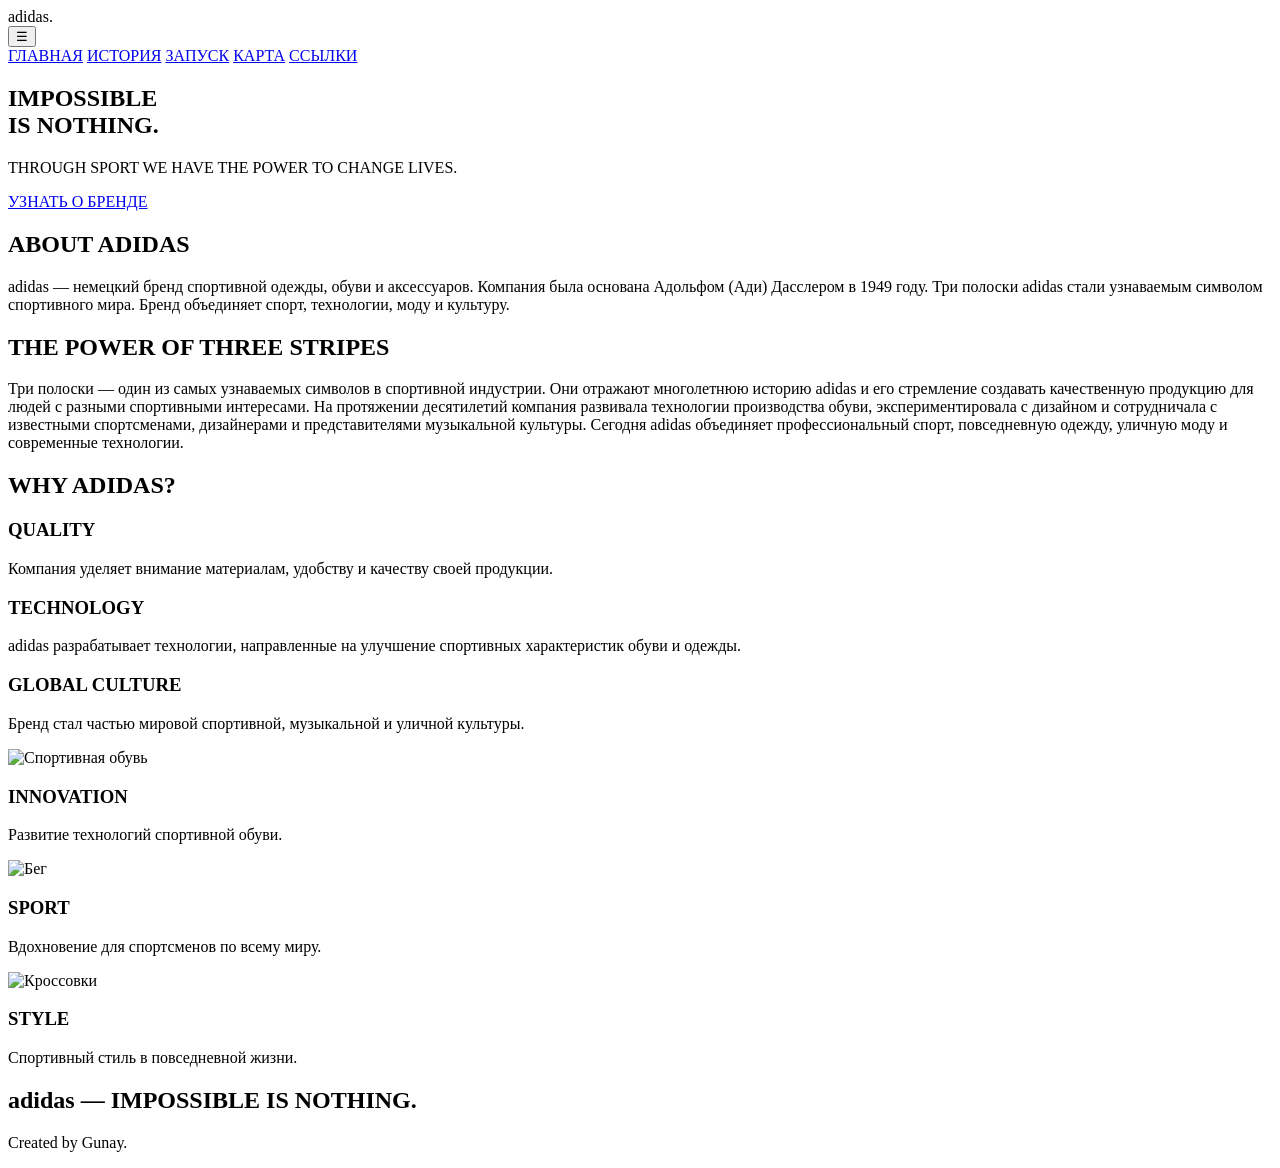
==== index.html @ 7ba58ad2 "Add files via upload" ====
<!DOCTYPE html>
<html lang="ru">
<head>
<meta charset="UTF-8">
<meta name="viewport" content="width=device-width, initial-scale=1.0">
<title>adidas — Impossible Is Nothing</title>
<link rel="stylesheet" href="css/style.css">
</head>
<body>

<header>
<div class="logo">adidas.</div>
<button class="menu-toggle">☰</button>
<nav>
<a href="index.html">ГЛАВНАЯ</a>
<a href="history.html">ИСТОРИЯ</a>
<a href="launch.html">ЗАПУСК</a>
<a href="location.html">КАРТА</a>
<a href="links.html">ССЫЛКИ</a>
</nav>
</header>

<section class="hero">
<h1>IMPOSSIBLE<br>IS NOTHING.</h1>
<p>THROUGH SPORT WE HAVE THE POWER TO CHANGE LIVES.</p>
<a href="history.html" class="button">УЗНАТЬ О БРЕНДЕ</a>
</section>

<section class="container">
<h2 class="section-title">ABOUT ADIDAS</h2>
<p class="description">
adidas — немецкий бренд спортивной одежды, обуви
и аксессуаров. Компания была основана Адольфом
(Ади) Дасслером в 1949 году. Три полоски adidas
стали узнаваемым символом спортивного мира.
Бренд объединяет спорт, технологии, моду и культуру.
</p>

<section class="container">
    <h2 class="section-title">THE POWER OF THREE STRIPES</h2>

    <p class="description">
        Три полоски — один из самых узнаваемых символов
        в спортивной индустрии. Они отражают многолетнюю
        историю adidas и его стремление создавать
        качественную продукцию для людей с разными
        спортивными интересами.

        На протяжении десятилетий компания развивала
        технологии производства обуви, экспериментировала
        с дизайном и сотрудничала с известными спортсменами,
        дизайнерами и представителями музыкальной культуры.

        Сегодня adidas объединяет профессиональный спорт,
        повседневную одежду, уличную моду и современные
        технологии.
    </p>
</section>

<section class="container">
    <h2 class="section-title">WHY ADIDAS?</h2>

    <div class="cards">
        <div class="card">
            <div class="card-content">
                <h3>QUALITY</h3>
                <p>
                    Компания уделяет внимание материалам,
                    удобству и качеству своей продукции.
                </p>
            </div>
        </div>

        <div class="card">
            <div class="card-content">
                <h3>TECHNOLOGY</h3>
                <p>
                    adidas разрабатывает технологии,
                    направленные на улучшение спортивных
                    характеристик обуви и одежды.
                </p>
            </div>
        </div>

        <div class="card">
            <div class="card-content">
                <h3>GLOBAL CULTURE</h3>
                <p>
                    Бренд стал частью мировой спортивной,
                    музыкальной и уличной культуры.
                </p>
            </div>
        </div>
    </div>
</section>


<div class="cards">
<div class="card">
<img src="https://images.unsplash.com/photo-1542291026-7eec264c27ff?w=800" alt="Спортивная обувь">
<div class="card-content">
<h3>INNOVATION</h3>
<p>Развитие технологий спортивной обуви.</p>
</div>
</div>

<div class="card">
<img src="https://images.unsplash.com/photo-1538805060514-97d9cc17730c?w=800" alt="Бег">
<div class="card-content">
<h3>SPORT</h3>
<p>Вдохновение для спортсменов по всему миру.</p>
</div>
</div>

<div class="card">
<img src="https://images.unsplash.com/photo-1552346154-21d32810aba3?w=800" alt="Кроссовки">
<div class="card-content">
<h3>STYLE</h3>
<p>Спортивный стиль в повседневной жизни.</p>
</div>
</div>
</div>
</section>

<footer>
<h2>adidas — IMPOSSIBLE IS NOTHING.</h2>
<p>Created by Gunay.</p>
</footer>

<script src="js/script.js"></script>
</body>
</html>
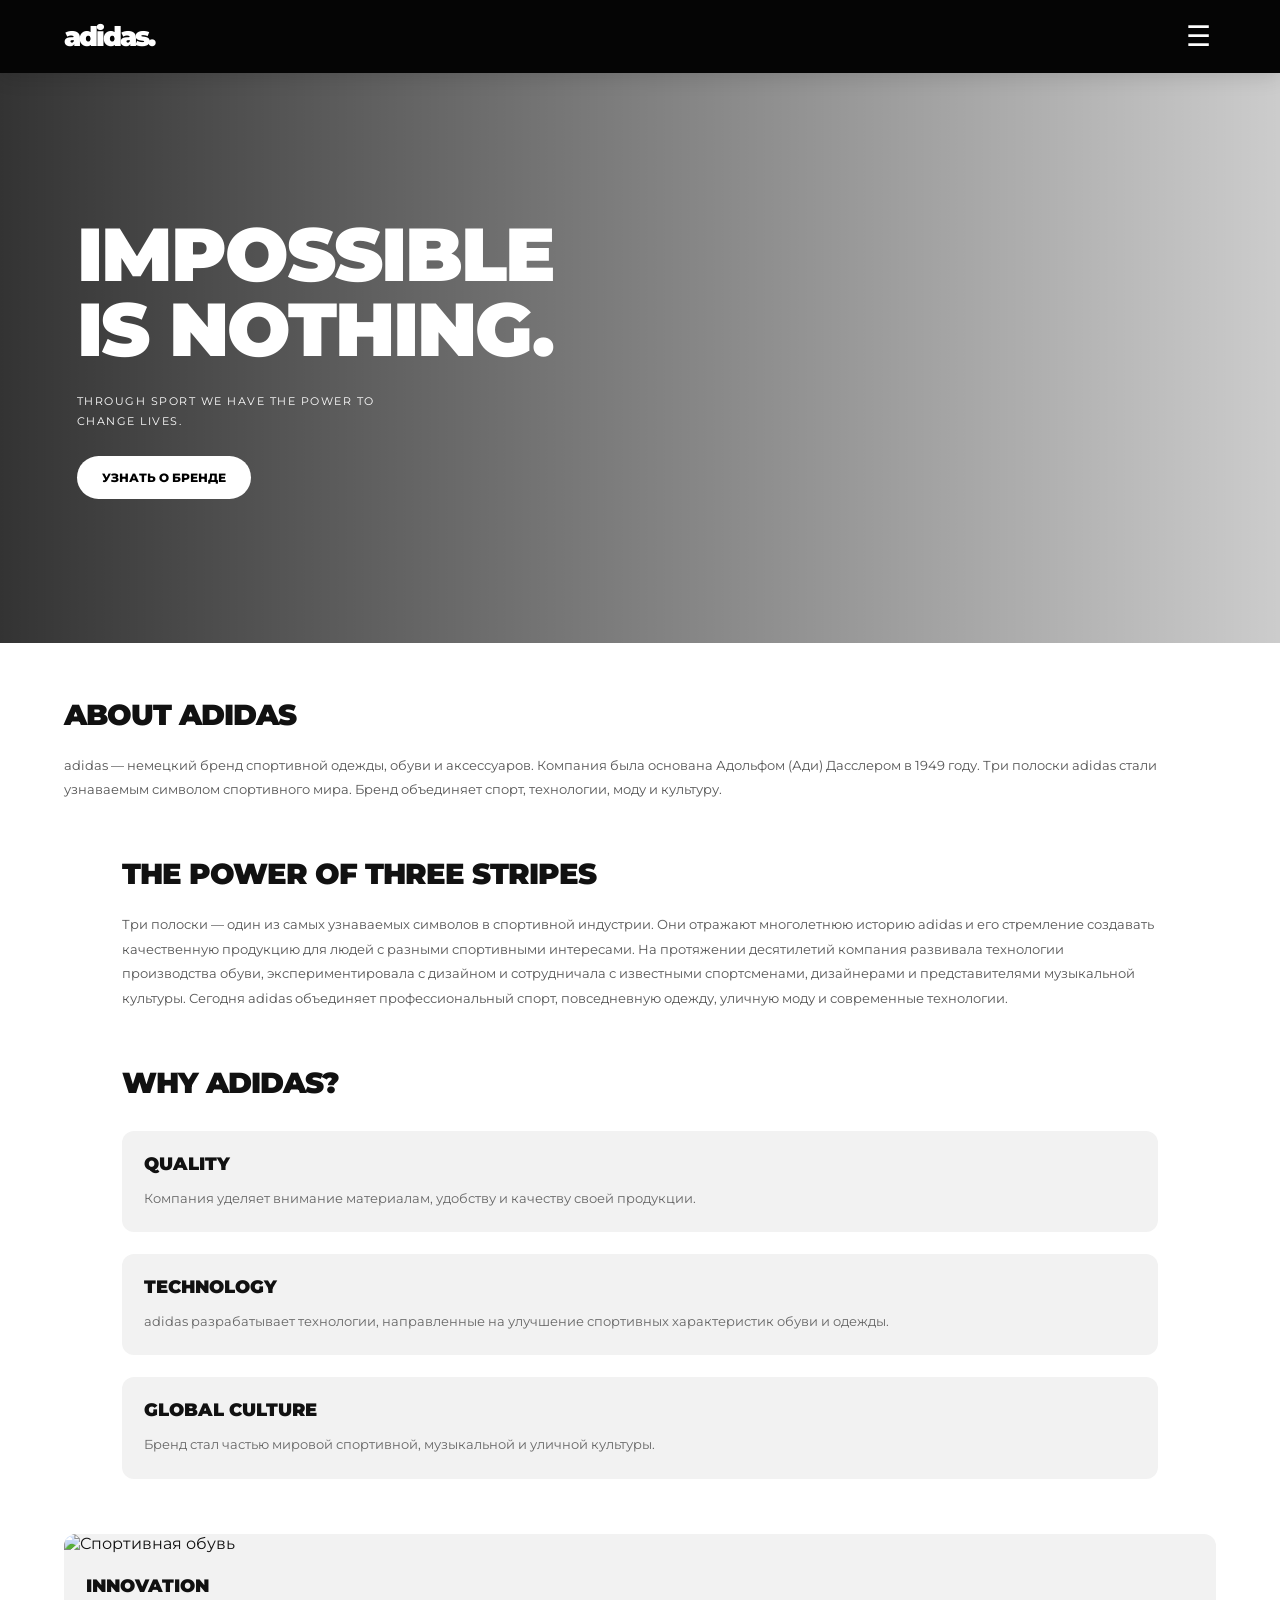
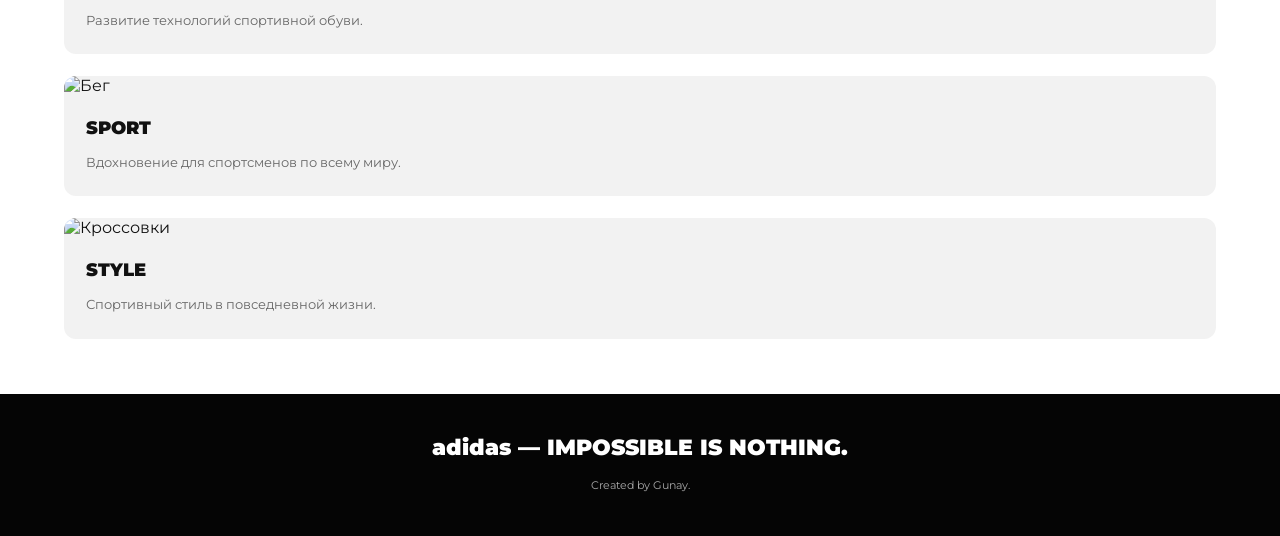
==== commit 0426d0a6: "Update index.html" ====
--- a/index.html
+++ b/index.html
@@ -11,7 +11,11 @@
 
 <header>
 <div class="logo">adidas.</div>
-<button class="menu-toggle">☰</button>
+ <button class="menu-toggle"
+            aria-label="Открыть меню"
+            aria-expanded="false">
+        ☰
+    </button>
 <nav>
 <a href="index.html">ГЛАВНАЯ</a>
 <a href="history.html">ИСТОРИЯ</a>
--- a/css/style.css
+++ b/css/style.css
@@ -0,0 +1,689 @@
+
+@import url('https://fonts.googleapis.com/css2?family=Montserrat:wght@400;500;600;700;800;900&display=swap');
+
+* {
+    margin: 0;
+    padding: 0;
+    box-sizing: border-box;
+}
+
+html {
+    scroll-behavior: smooth;
+}
+
+body {
+    font-family: 'Montserrat', sans-serif;
+    background: #fff;
+    color: #111;
+    overflow-x: hidden;
+}
+
+/* HEADER */
+
+header {
+    background: #050505;
+    color: white;
+    padding: 22px 7%;
+    display: flex;
+    align-items: center;
+    justify-content: space-between;
+    position: sticky;
+    top: 0;
+    z-index: 100;
+    box-shadow: 0 3px 20px #0002;
+}
+
+.logo {
+    font-size: 32px;
+    font-weight: 900;
+    letter-spacing: -2px;
+    transition: .3s ease;
+}
+
+.logo:hover {
+    transform: scale(1.08);
+}
+
+nav {
+    display: flex;
+    gap: 25px;
+}
+
+nav a {
+    color: white;
+    text-decoration: none;
+    font-size: 12px;
+    font-weight: 700;
+    position: relative;
+    transition: color .3s ease;
+}
+
+nav a::after {
+    content: '';
+    position: absolute;
+    width: 0;
+    height: 2px;
+    bottom: -7px;
+    left: 0;
+    background: white;
+    transition: width .3s ease;
+}
+
+nav a:hover {
+    color: #aaa;
+}
+
+nav a:hover::after {
+    width: 100%;
+}
+
+.menu-toggle {
+    display: none;
+    background: none;
+    color: white;
+    border: none;
+    font-size: 26px;
+    cursor: pointer;
+}
+
+/* HERO */
+
+.hero {
+    min-height: 680px;
+    background:
+    linear-gradient(90deg, #000c, #0003),
+    url('https://images.unsplash.com/photo-1542291026-7eec264c27ff?w=1800');
+    background-size: cover;
+    background-position: center;
+    color: white;
+    padding: 9%;
+    display: flex;
+    flex-direction: column;
+    justify-content: center;
+    animation: heroZoom 1.5s ease;
+}
+
+.hero h1 {
+    font-size: clamp(55px, 10vw, 110px);
+    font-weight: 900;
+    line-height: .95;
+    animation: fadeUp 1s ease;
+}
+
+.hero p {
+    margin-top: 25px;
+    letter-spacing: 3px;
+    animation: fadeUp 1.3s ease;
+}
+
+/* BUTTONS */
+
+.button {
+    display: inline-block;
+    background: white;
+    color: black;
+    text-decoration: none;
+    padding: 16px 32px;
+    border-radius: 40px;
+    font-weight: 800;
+    margin-top: 25px;
+    width: fit-content;
+    transition: all .35s ease;
+}
+
+.button:hover {
+    background: #111;
+    color: white;
+    transform: translateY(-5px);
+    box-shadow: 0 10px 25px #0003;
+}
+
+/* SECTIONS */
+
+.container {
+    width: 86%;
+    max-width: 1200px;
+    margin: 90px auto;
+}
+
+.section-title {
+    font-size: clamp(30px, 5vw, 48px);
+    font-weight: 900;
+    margin-bottom: 30px;
+    letter-spacing: -1px;
+}
+
+.description {
+    color: #555;
+    line-height: 2;
+    font-size: 15px;
+}
+
+/* PAGE BANNER */
+
+.page-banner {
+    background: #111;
+    color: white;
+    padding: 120px 8%;
+    animation: fadeIn 1s ease;
+}
+
+.page-banner h1 {
+    font-size: clamp(40px, 8vw, 85px);
+    font-weight: 900;
+}
+
+.page-banner p {
+    color: #bbb;
+    margin-top: 20px;
+    line-height: 1.8;
+}
+
+/* CARDS */
+
+.cards {
+    display: grid;
+    grid-template-columns: repeat(auto-fit, minmax(230px, 1fr));
+    gap: 28px;
+    margin-top: 45px;
+}
+
+.card {
+    background: #f2f2f2;
+    border-radius: 14px;
+    overflow: hidden;
+    transition: transform .4s ease, box-shadow .4s ease;
+}
+
+.card:hover {
+    transform: translateY(-12px);
+    box-shadow: 0 18px 35px #0002;
+}
+
+.card img {
+    width: 100%;
+    height: 260px;
+    object-fit: cover;
+    transition: transform .7s ease;
+}
+
+.card:hover img {
+    transform: scale(1.07);
+}
+
+.card-content {
+    padding: 28px;
+}
+
+.card-content h3 {
+    font-size: 20px;
+    font-weight: 900;
+}
+
+.card-content p {
+    color: #666;
+    line-height: 1.8;
+    margin-top: 12px;
+}
+
+/* TIMELINE */
+
+.timeline {
+    border-left: 3px solid #111;
+    padding-left: 35px;
+    margin-top: 45px;
+}
+
+.event {
+    margin-bottom: 45px;
+    position: relative;
+}
+
+.event::before {
+    content: '';
+    position: absolute;
+    left: -44px;
+    top: 5px;
+    width: 15px;
+    height: 15px;
+    background: #111;
+    border-radius: 50%;
+}
+
+.event h3 {
+    font-size: 25px;
+    margin-bottom: 12px;
+}
+
+/* LINKS */
+
+.external-link {
+    display: block;
+    background: #f2f2f2;
+    color: #111;
+    padding: 28px;
+    border-radius: 12px;
+    margin: 18px 0;
+    text-decoration: none;
+    font-weight: 800;
+    transition: all .35s ease;
+}
+
+.external-link:hover {
+    background: #111;
+    color: white;
+    transform: translateX(10px);
+}
+
+/* MAP */
+
+.map {
+    width: 100%;
+    height: 450px;
+    border: none;
+    border-radius: 15px;
+    margin-top: 30px;
+    box-shadow: 0 10px 30px #0002;
+}
+
+/* FOOTER */
+
+footer {
+    background: #050505;
+    color: white;
+    padding: 55px 20px;
+    text-align: center;
+    margin-top: 90px;
+}
+
+footer h2 {
+    font-size: 30px;
+    font-weight: 900;
+}
+
+footer p {
+    color: #aaa;
+    margin-top: 15px;
+    line-height: 1.8;
+}
+
+/* ANIMATIONS */
+
+@keyframes fadeUp {
+    from {
+        opacity: 0;
+        transform: translateY(35px);
+    }
+    to {
+        opacity: 1;
+        transform: translateY(0);
+    }
+}
+
+@keyframes fadeIn {
+    from { opacity: 0; }
+    to { opacity: 1; }
+}
+
+@keyframes heroZoom {
+    from { background-size: 110%; }
+    to { background-size: cover; }
+}
+
+/* SCROLL ANIMATION */
+
+.reveal {
+    opacity: 0;
+    transform: translateY(45px);
+    transition: opacity .8s ease, transform .8s ease;
+}
+
+.reveal.visible {
+    opacity: 1;
+    transform: translateY(0);
+}
+
+/* MOBILE */
+
+@media(max-width: 750px) {
+
+    header {
+        flex-wrap: wrap;
+    }
+
+    .menu-toggle {
+        display: block;
+    }
+
+    nav {
+        display: none;
+        width: 100%;
+        flex-direction: column;
+        padding-top: 25px;
+    }
+
+    nav.active {
+        display: flex;
+    }
+
+    .hero {
+        min-height: 520px;
+    }
+
+    .container {
+        width: 90%;
+    }
+
+    .page-banner {
+        padding: 80px 7%;
+    }
+}
+
+@media(prefers-reduced-motion: reduce) {
+    *, *::before, *::after {
+        scroll-behavior: auto !important;
+        animation-duration: .01ms !important;
+        transition-duration: .01ms !important;
+    }
+}
+{
+    -webkit-tap-highlight-color: transparent;
+}
+
+html {
+    scroll-behavior: smooth;
+}
+
+body {
+    overflow-x: hidden;
+    width: 100%;
+}
+
+/* HEADER */
+
+header {
+    padding: 15px 5%;
+    min-height: 65px;
+}
+
+.logo {
+    font-size: 27px;
+}
+
+.menu-toggle {
+    display: block;
+    font-size: 28px;
+    padding: 5px;
+}
+
+nav {
+    display: none;
+    position: absolute;
+    top: 100%;
+    left: 0;
+    width: 100%;
+    background: #050505;
+    padding: 20px 6% 30px;
+    flex-direction: column;
+    gap: 0;
+}
+
+nav.active {
+    display: flex;
+    animation: menuOpen .3s ease;
+}
+
+nav a {
+    display: block;
+    padding: 15px 0;
+    font-size: 14px;
+    border-bottom: 1px solid #333;
+}
+
+nav a::after {
+    display: none;
+}
+
+/* HERO */
+
+.hero {
+    min-height: 570px;
+    padding: 35px 6%;
+    background-position: center;
+    background-size: cover;
+}
+
+.hero h1 {
+    font-size: clamp(48px, 13vw, 75px);
+    line-height: 1;
+    letter-spacing: -2px;
+}
+
+.hero p {
+    font-size: 11px;
+    letter-spacing: 1.5px;
+    line-height: 1.8;
+    max-width: 300px;
+}
+
+.button {
+    padding: 14px 25px;
+    font-size: 12px;
+}
+
+/* CONTAINERS */
+
+.container {
+    width: 90%;
+    margin: 55px auto;
+}
+
+.section-title {
+    font-size: 29px;
+    line-height: 1.2;
+    margin-bottom: 20px;
+}
+
+.description {
+    font-size: 13px;
+    line-height: 1.9;
+}
+
+/* PAGE BANNER */
+
+.page-banner {
+    padding: 75px 6%;
+}
+
+.page-banner h1 {
+    font-size: clamp(37px, 10vw, 58px);
+    line-height: 1.05;
+}
+
+.page-banner p {
+    font-size: 13px;
+    line-height: 1.8;
+}
+
+/* CARDS */
+
+.cards {
+    grid-template-columns: 1fr;
+    gap: 22px;
+    margin-top: 30px;
+}
+
+.card {
+    width: 100%;
+    border-radius: 12px;
+}
+
+.card img {
+    height: 260px;
+}
+
+.card-content {
+    padding: 22px;
+}
+
+.card-content h3 {
+    font-size: 18px;
+}
+
+.card-content p {
+    font-size: 13px;
+    line-height: 1.8;
+}
+
+/* TIMELINE */
+
+.timeline {
+    padding-left: 25px;
+    margin-left: 5px;
+}
+
+.event {
+    margin-bottom: 35px;
+}
+
+.event::before {
+    left: -34px;
+}
+
+.event h3 {
+    font-size: 19px;
+    line-height: 1.4;
+}
+
+/* IMAGES */
+
+.container img {
+    max-width: 100%;
+}
+
+.container > img {
+    height: 250px !important;
+}
+
+/* MAP */
+
+.map {
+    height: 330px;
+    border-radius: 12px;
+}
+
+/* LINKS */
+
+.external-link {
+    padding: 22px 18px;
+    font-size: 13px;
+    line-height: 1.6;
+    margin: 12px 0;
+}
+
+.external-link:hover {
+    transform: translateX(4px);
+}
+
+/* FOOTER */
+
+footer {
+    padding: 40px 20px;
+    margin-top: 55px;
+}
+
+footer h2 {
+    font-size: 22px;
+}
+
+footer p {
+    font-size: 11px;
+    line-height: 1.8;
+}
+
+/* MENU ANIMATION */
+
+@keyframes menuOpen {
+    from {
+        opacity: 0;
+        transform: translateY(-10px);
+    }
+    to {
+        opacity: 1;
+        transform: translateY(0);
+    }
+}
+
+/* SMALL PHONES */
+
+@media (max-width: 380px) {
+    .hero {
+        min-height: 490px;
+    }
+
+    .hero h1 {
+        font-size: 46px;
+    }
+
+    .section-title {
+        font-size: 25px;
+    }
+
+    .card img {
+        height: 220px;
+    }
+}
+
+/* TABLETS */
+
+@media (min-width: 751px) and (max-width: 1024px) {
+    .container {
+        width: 90%;
+    }
+
+    .cards {
+        grid-template-columns: repeat(2, 1fr);
+    }
+
+    .hero h1 {
+        font-size: 80px;
+    }
+}
+
+/* ACTIVE NAVIGATION */
+
+nav a.current-page {
+    color: #aaa;
+}
+
+/* BACK TO TOP */
+
+.back-to-top {
+    position: fixed;
+    bottom: 25px;
+    right: 22px;
+    width: 48px;
+    height: 48px;
+    border: none;
+    border-radius: 50%;
+    background: #111;
+    color: white;
+    font-size: 25px;
+    cursor: pointer;
+    opacity: 0;
+    visibility: hidden;
+    transform: translateY(15px);
+    transition: .35s ease;
+    z-index: 999;
+}
+
+.back-to-top.show {
+    opacity: 1;
+    visibility: visible;
+    transform: translateY(0);
+}
+
+.back-to-top:hover {
+    background: #555;
+    transform: translateY(-5px);
+}
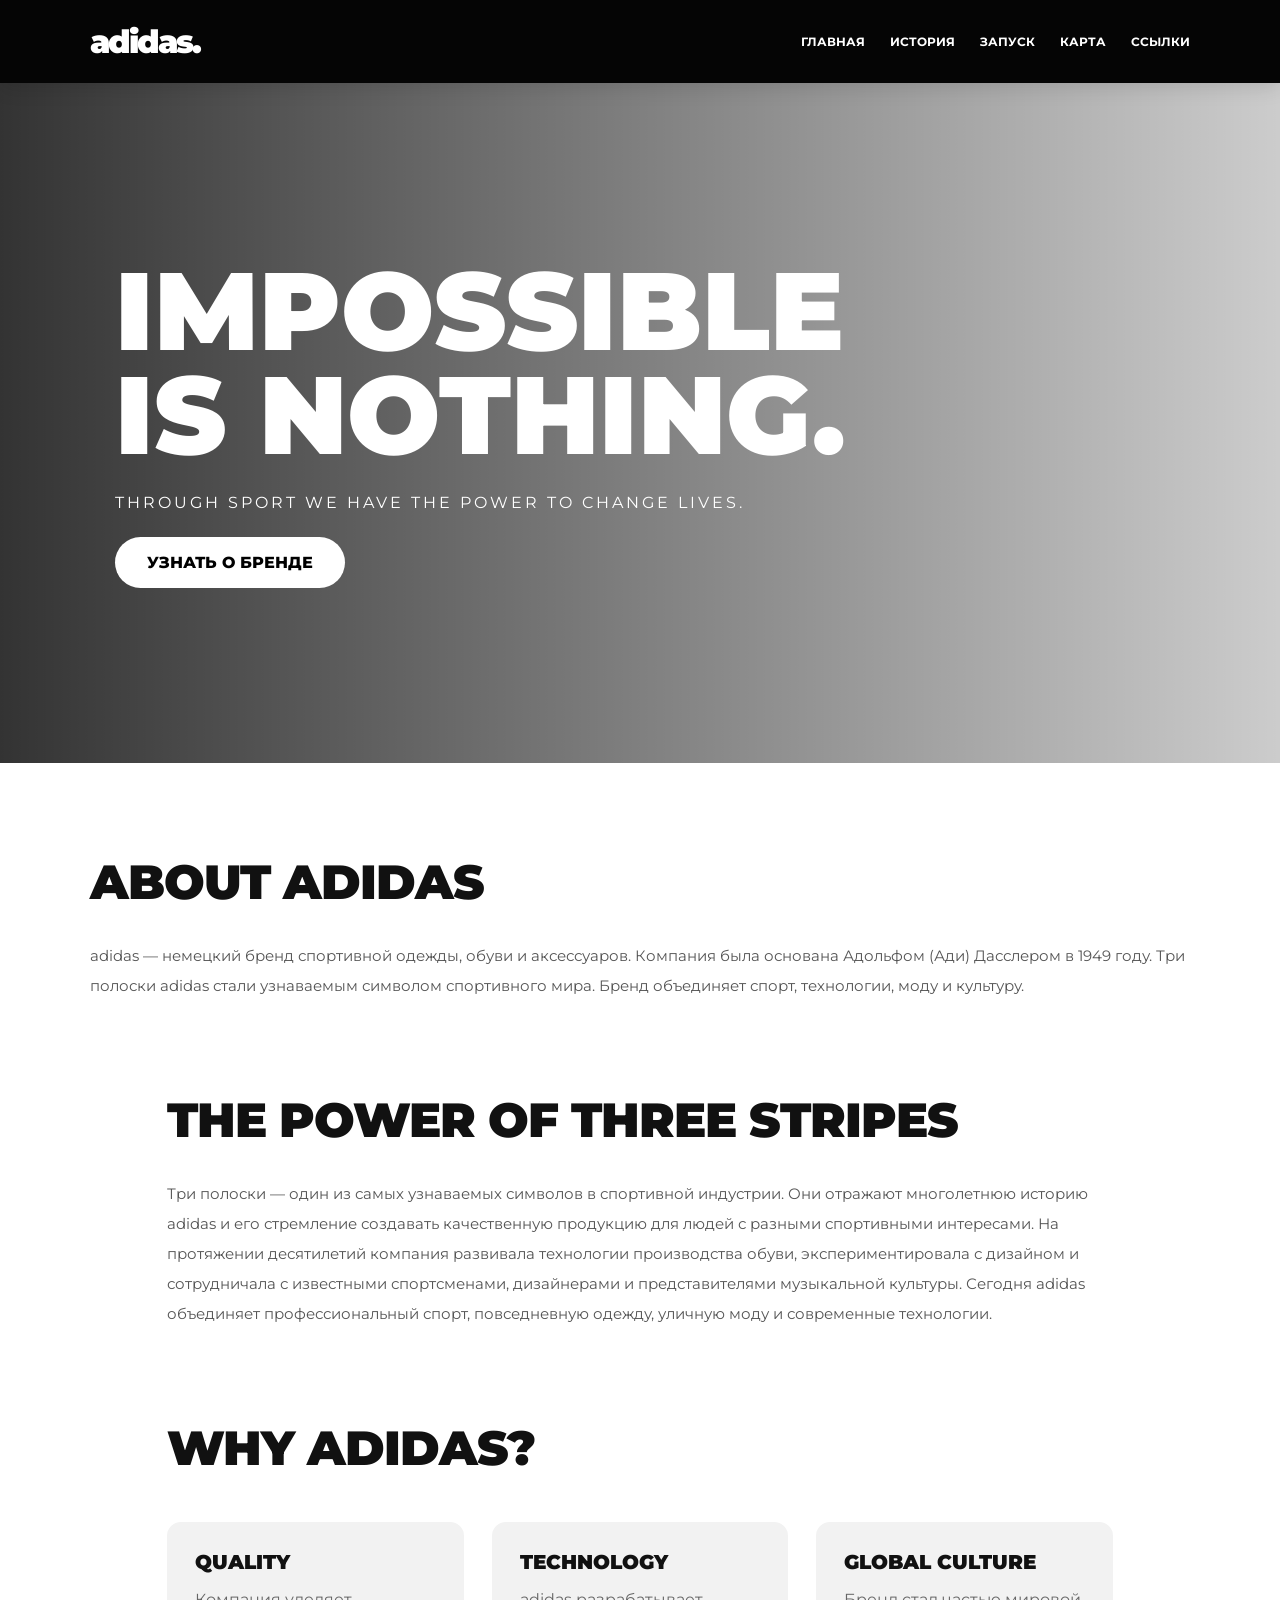
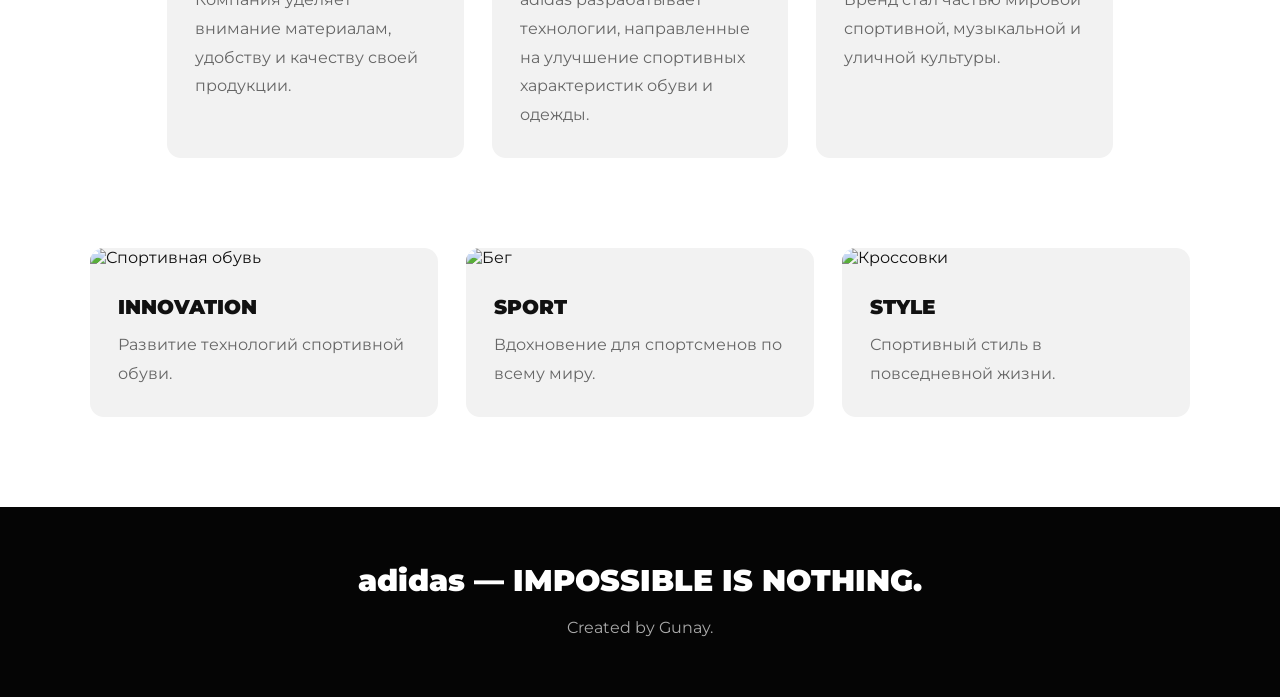
==== commit 9066e724: "Update index.html" ====
--- a/index.html
+++ b/index.html
@@ -11,11 +11,7 @@
 
 <header>
 <div class="logo">adidas.</div>
- <button class="menu-toggle"
-            aria-label="Открыть меню"
-            aria-expanded="false">
-        ☰
-    </button>
+<button class="menu-toggle">☰</button>
 <nav>
 <a href="index.html">ГЛАВНАЯ</a>
 <a href="history.html">ИСТОРИЯ</a>
--- a/css/style.css
+++ b/css/style.css
@@ -386,304 +386,3 @@
         transition-duration: .01ms !important;
     }
 }
-{
-    -webkit-tap-highlight-color: transparent;
-}
-
-html {
-    scroll-behavior: smooth;
-}
-
-body {
-    overflow-x: hidden;
-    width: 100%;
-}
-
-/* HEADER */
-
-header {
-    padding: 15px 5%;
-    min-height: 65px;
-}
-
-.logo {
-    font-size: 27px;
-}
-
-.menu-toggle {
-    display: block;
-    font-size: 28px;
-    padding: 5px;
-}
-
-nav {
-    display: none;
-    position: absolute;
-    top: 100%;
-    left: 0;
-    width: 100%;
-    background: #050505;
-    padding: 20px 6% 30px;
-    flex-direction: column;
-    gap: 0;
-}
-
-nav.active {
-    display: flex;
-    animation: menuOpen .3s ease;
-}
-
-nav a {
-    display: block;
-    padding: 15px 0;
-    font-size: 14px;
-    border-bottom: 1px solid #333;
-}
-
-nav a::after {
-    display: none;
-}
-
-/* HERO */
-
-.hero {
-    min-height: 570px;
-    padding: 35px 6%;
-    background-position: center;
-    background-size: cover;
-}
-
-.hero h1 {
-    font-size: clamp(48px, 13vw, 75px);
-    line-height: 1;
-    letter-spacing: -2px;
-}
-
-.hero p {
-    font-size: 11px;
-    letter-spacing: 1.5px;
-    line-height: 1.8;
-    max-width: 300px;
-}
-
-.button {
-    padding: 14px 25px;
-    font-size: 12px;
-}
-
-/* CONTAINERS */
-
-.container {
-    width: 90%;
-    margin: 55px auto;
-}
-
-.section-title {
-    font-size: 29px;
-    line-height: 1.2;
-    margin-bottom: 20px;
-}
-
-.description {
-    font-size: 13px;
-    line-height: 1.9;
-}
-
-/* PAGE BANNER */
-
-.page-banner {
-    padding: 75px 6%;
-}
-
-.page-banner h1 {
-    font-size: clamp(37px, 10vw, 58px);
-    line-height: 1.05;
-}
-
-.page-banner p {
-    font-size: 13px;
-    line-height: 1.8;
-}
-
-/* CARDS */
-
-.cards {
-    grid-template-columns: 1fr;
-    gap: 22px;
-    margin-top: 30px;
-}
-
-.card {
-    width: 100%;
-    border-radius: 12px;
-}
-
-.card img {
-    height: 260px;
-}
-
-.card-content {
-    padding: 22px;
-}
-
-.card-content h3 {
-    font-size: 18px;
-}
-
-.card-content p {
-    font-size: 13px;
-    line-height: 1.8;
-}
-
-/* TIMELINE */
-
-.timeline {
-    padding-left: 25px;
-    margin-left: 5px;
-}
-
-.event {
-    margin-bottom: 35px;
-}
-
-.event::before {
-    left: -34px;
-}
-
-.event h3 {
-    font-size: 19px;
-    line-height: 1.4;
-}
-
-/* IMAGES */
-
-.container img {
-    max-width: 100%;
-}
-
-.container > img {
-    height: 250px !important;
-}
-
-/* MAP */
-
-.map {
-    height: 330px;
-    border-radius: 12px;
-}
-
-/* LINKS */
-
-.external-link {
-    padding: 22px 18px;
-    font-size: 13px;
-    line-height: 1.6;
-    margin: 12px 0;
-}
-
-.external-link:hover {
-    transform: translateX(4px);
-}
-
-/* FOOTER */
-
-footer {
-    padding: 40px 20px;
-    margin-top: 55px;
-}
-
-footer h2 {
-    font-size: 22px;
-}
-
-footer p {
-    font-size: 11px;
-    line-height: 1.8;
-}
-
-/* MENU ANIMATION */
-
-@keyframes menuOpen {
-    from {
-        opacity: 0;
-        transform: translateY(-10px);
-    }
-    to {
-        opacity: 1;
-        transform: translateY(0);
-    }
-}
-
-/* SMALL PHONES */
-
-@media (max-width: 380px) {
-    .hero {
-        min-height: 490px;
-    }
-
-    .hero h1 {
-        font-size: 46px;
-    }
-
-    .section-title {
-        font-size: 25px;
-    }
-
-    .card img {
-        height: 220px;
-    }
-}
-
-/* TABLETS */
-
-@media (min-width: 751px) and (max-width: 1024px) {
-    .container {
-        width: 90%;
-    }
-
-    .cards {
-        grid-template-columns: repeat(2, 1fr);
-    }
-
-    .hero h1 {
-        font-size: 80px;
-    }
-}
-
-/* ACTIVE NAVIGATION */
-
-nav a.current-page {
-    color: #aaa;
-}
-
-/* BACK TO TOP */
-
-.back-to-top {
-    position: fixed;
-    bottom: 25px;
-    right: 22px;
-    width: 48px;
-    height: 48px;
-    border: none;
-    border-radius: 50%;
-    background: #111;
-    color: white;
-    font-size: 25px;
-    cursor: pointer;
-    opacity: 0;
-    visibility: hidden;
-    transform: translateY(15px);
-    transition: .35s ease;
-    z-index: 999;
-}
-
-.back-to-top.show {
-    opacity: 1;
-    visibility: visible;
-    transform: translateY(0);
-}
-
-.back-to-top:hover {
-    background: #555;
-    transform: translateY(-5px);
-}
